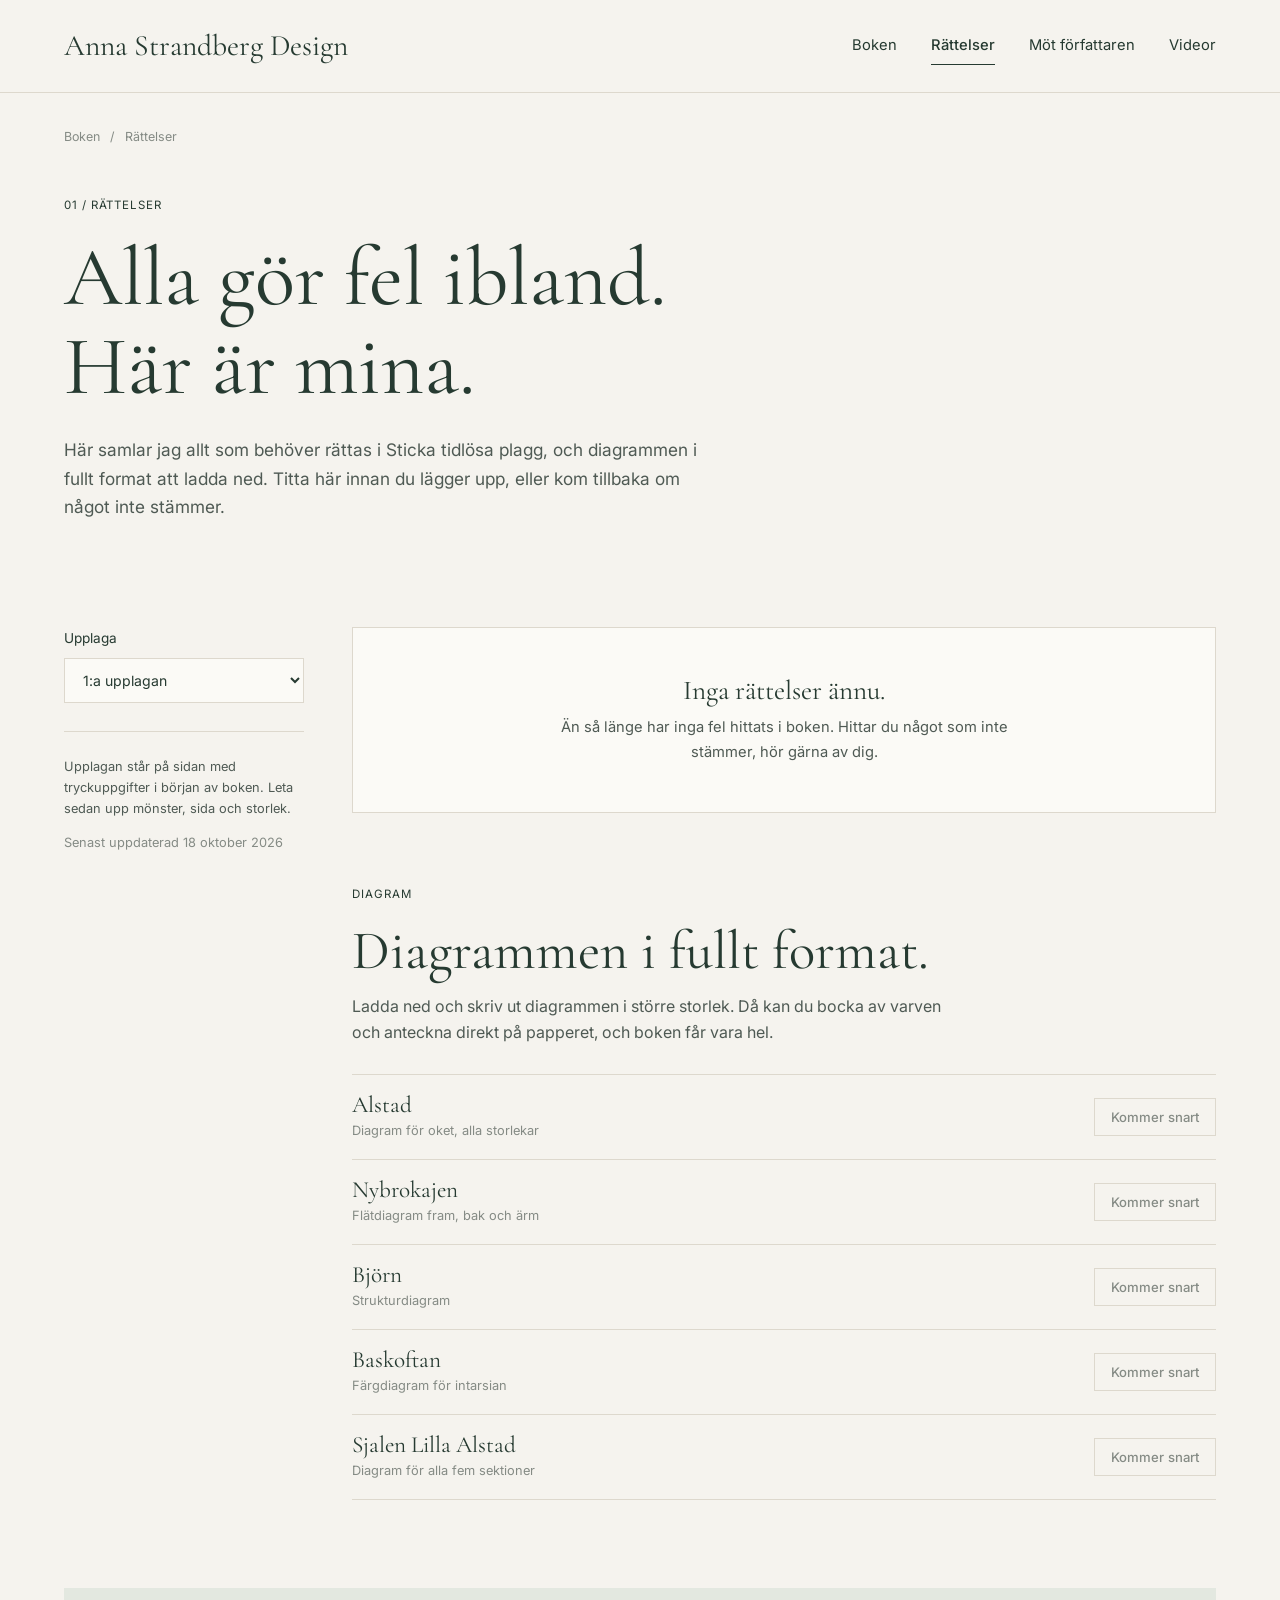
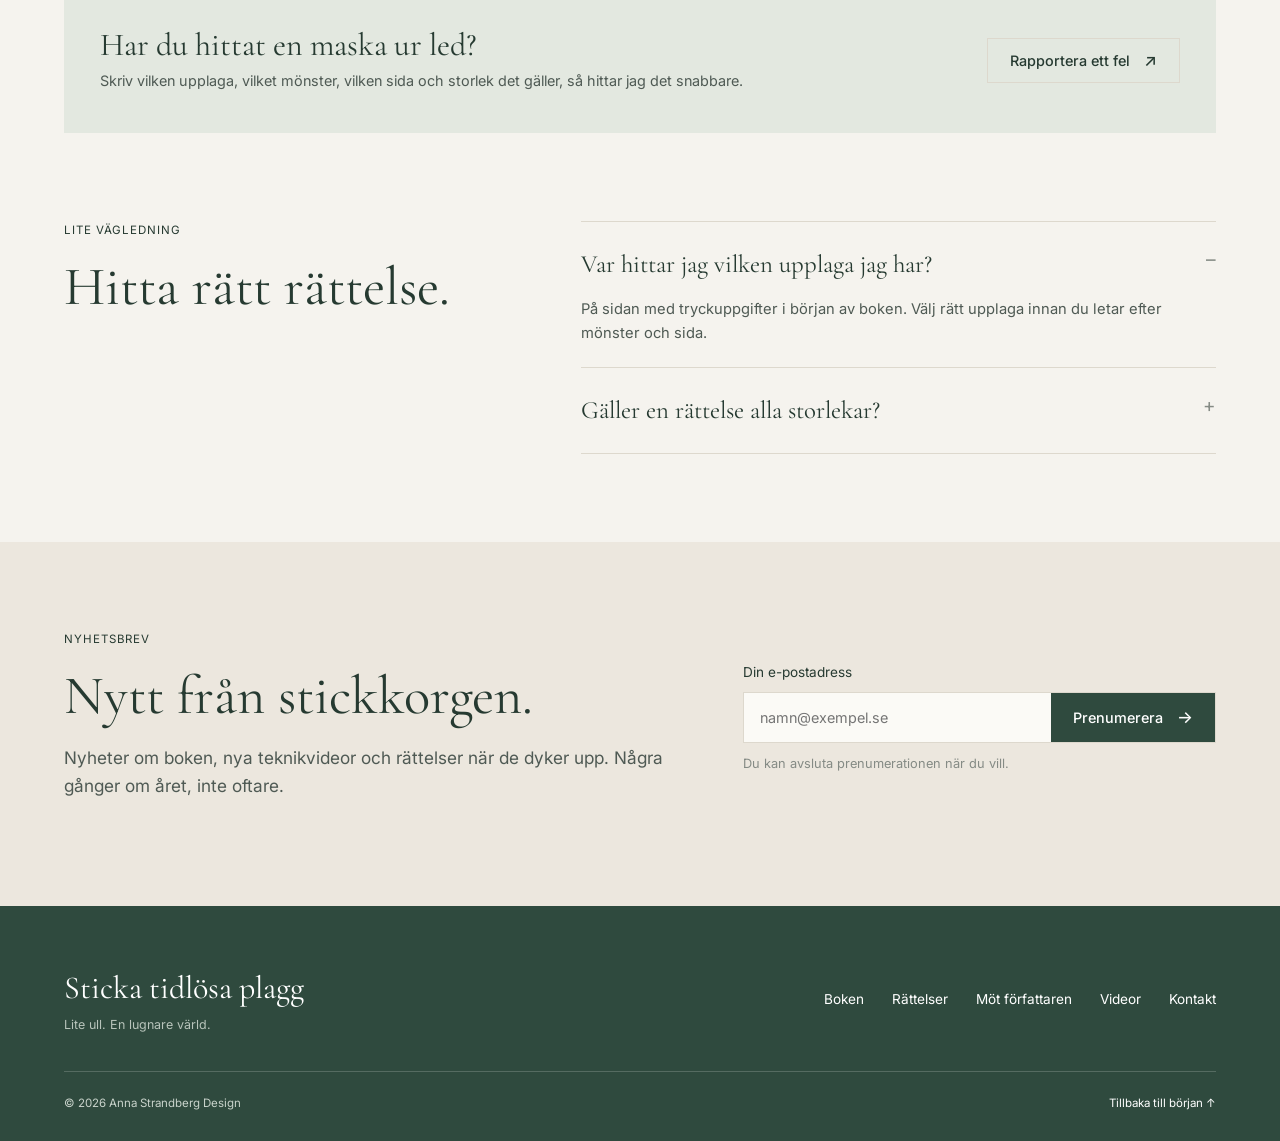
==== rattelser.html @ ff131e2a "Add files via upload" ====
<!doctype html>
<html lang="sv">
<head>
<meta charset="utf-8">
<meta name="viewport" content="width=device-width, initial-scale=1">
<title>Rättelser och diagram | Sticka tidlösa plagg</title>
<meta name="description" content="Rättelser och nedladdningsbara diagram till Sticka tidlösa plagg.">
<link rel="preconnect" href="https://fonts.googleapis.com">
<link rel="preconnect" href="https://fonts.gstatic.com" crossorigin>
<link href="https://fonts.googleapis.com/css2?family=Cormorant+Garamond:ital,wght@0,400;0,500;1,400&family=Inter:wght@400;500;600&display=swap" rel="stylesheet">
<link rel="stylesheet" href="css/style.css">
</head>
<body id="top">
<header class="header">
  <div class="wrap">
    <a class="logo" href="index.html">Anna Strandberg Design</a>
    <button class="menu-btn" aria-expanded="false" aria-controls="nav">Meny</button>
    <nav class="nav" id="nav">
      <a href="index.html">Boken</a>
      <a href="rattelser.html" aria-current="page">Rättelser</a>
      <a href="mot-forfattaren.html">Möt författaren</a>
      <a href="videor.html">Videor</a>
    </nav>
  </div>
</header>
<main>
<div class="wrap">
  <nav class="crumbs" aria-label="Brödsmulor"><a href="index.html">Boken</a><span>/</span>Rättelser</nav>
</div>

<section class="section" style="padding-top:48px">
  <div class="wrap">
    <p class="label">01 / Rättelser</p>
    <h1>Alla gör fel ibland.<br>Här är mina.</h1>
    <p class="lead" style="margin-top:24px">Här samlar jag allt som behöver rättas i Sticka tidlösa plagg, och diagrammen i fullt format att ladda ned. Titta här innan du lägger upp, eller kom tillbaka om något inte stämmer.</p>
  </div>
</section>

<section style="padding-bottom:88px">
  <div class="wrap errata-layout">
    <aside class="side">
      <label for="upplaga">Upplaga</label>
      <select id="upplaga"><option>1:a upplagan</option></select>
      <div class="help" style="margin-top:28px">
        <p>Upplagan står på sidan med tryckuppgifter i början av boken. Leta sedan upp mönster, sida och storlek.</p>
        <p class="small">Senast uppdaterad 18 oktober 2026</p>
      </div>
    </aside>

    <div>
      <!-- RÄTTELSER
           Inga rättelser än. När du behöver lägga till en: ta bort rutan "notice" nedan
           och kopiera in blocket i kommentaren längre ned, ett per rättelse. -->
      <div class="notice">
        <h3>Inga rättelser ännu.</h3>
        <p>Än så länge har inga fel hittats i boken. Hittar du något som inte stämmer, hör gärna av dig.</p>
      </div>
      <!--
      <article class="err">
        <div class="page">s. 42</div>
        <div>
          <span class="type">Maskantal</span>
          <h3>Mönstrets namn</h3>
          <p class="where">Ok · Varv 12 · Storlek M</p>
          <div class="compare">
            <div class="was"><small>Står i boken</small>Sticka till 4 m återstår.</div>
            <div class="is"><small>Ska vara</small>Sticka till 6 m återstår.</div>
          </div>
          <p class="small">Gäller bara storlek M, övriga storlekar stämmer. Rättad 1 november 2026.</p>
        </div>
      </article>
      -->

      <div style="margin-top:72px">
        <p class="label">Diagram</p>
        <h2 style="margin-bottom:12px">Diagrammen i fullt format.</h2>
        <p style="max-width:620px;margin-bottom:28px">Ladda ned och skriv ut diagrammen i större storlek. Då kan du bocka av varven och anteckna direkt på papperet, och boken får vara hel.</p>
        <div class="dl-list">
      <div class="dl">
        <div><h3>Alstad</h3><p class="small">Diagram för oket, alla storlekar</p></div>
        <span class="btn" aria-disabled="true">Kommer snart</span>
      </div>
      <div class="dl">
        <div><h3>Nybrokajen</h3><p class="small">Flätdiagram fram, bak och ärm</p></div>
        <span class="btn" aria-disabled="true">Kommer snart</span>
      </div>
      <div class="dl">
        <div><h3>Björn</h3><p class="small">Strukturdiagram</p></div>
        <span class="btn" aria-disabled="true">Kommer snart</span>
      </div>
      <div class="dl">
        <div><h3>Baskoftan</h3><p class="small">Färgdiagram för intarsian</p></div>
        <span class="btn" aria-disabled="true">Kommer snart</span>
      </div>
      <div class="dl">
        <div><h3>Sjalen Lilla Alstad</h3><p class="small">Diagram för alla fem sektioner</p></div>
        <span class="btn" aria-disabled="true">Kommer snart</span>
      </div>
        </div>
      </div>
    </div>
  </div>
</section>

<div class="wrap">
  <div class="band-sage cta" style="padding:40px 36px">
    <div>
      <h3>Har du hittat en maska ur led?</h3>
      <p>Skriv vilken upplaga, vilket mönster, vilken sida och storlek det gäller, så hittar jag det snabbare.</p>
    </div>
    <a class="btn" href="mailto:strandberg.anna@gmail.com?subject=M%C3%B6jligt%20fel%20i%20Sticka%20tidl%C3%B6sa%20plagg&body=Upplaga%3A%0AM%C3%B6nster%3A%0ASida%3A%0AStorlek%3A%0AVarv%3A%0A%0A">Rapportera ett fel <span class="arrow">↗</span></a>
  </div>
</div>

<section class="section">
  <div class="wrap split">
    <div>
      <p class="label">Lite vägledning</p>
      <h2>Hitta rätt rättelse.</h2>
    </div>
    <div class="faq">
      <details open><summary>Var hittar jag vilken upplaga jag har?</summary><p>På sidan med tryckuppgifter i början av boken. Välj rätt upplaga innan du letar efter mönster och sida.</p></details>
      <details><summary>Gäller en rättelse alla storlekar?</summary><p>Bara om det står så. Varje rättelse anger vilken storlek eller vilket diagram den gäller, så läs det innan du ändrar i ditt stickande.</p></details>
    </div>
  </div>
</section>
</main>
<section class="section band-sand" id="nyhetsbrev">
  <div class="wrap newsletter">
    <div>
      <p class="label">Nyhetsbrev</p>
      <h2>Nytt från stickkorgen.</h2>
      <p class="lead" style="margin-top:18px">Nyheter om boken, nya teknikvideor och rättelser när de dyker upp. Några gånger om året, inte oftare.</p>
    </div>
    <!-- När du har ett nyhetsbrevsverktyg (t.ex. MailerLite) klistrar du in deras adress i action="" -->
    <form action="" method="post">
      <label for="epost">Din e-postadress</label>
      <div class="field">
        <input id="epost" name="email" type="email" placeholder="namn@exempel.se" required>
        <button class="btn btn-dark" type="submit">Prenumerera <span class="arrow">→</span></button>
      </div>
      <p class="small form-msg" style="margin-top:10px">Du kan avsluta prenumerationen när du vill.</p>
    </form>
  </div>
</section>
<footer class="footer">
  <div class="wrap">
    <div class="top">
      <div class="brand">Sticka tidlösa plagg<small>Lite ull. En lugnare värld.</small></div>
      <nav>
      <a href="index.html">Boken</a>
      <a href="rattelser.html">Rättelser</a>
      <a href="mot-forfattaren.html">Möt författaren</a>
      <a href="videor.html">Videor</a>
      <a href="mailto:strandberg.anna@gmail.com">Kontakt</a>
      </nav>
    </div>
    <div class="bottom">
      <span>© <span class="year">2026</span> Anna Strandberg Design</span>
      <a href="#top">Tillbaka till början ↑</a>
    </div>
  </div>
</footer>
<script src="js/main.js"></script>
</body>
</html>
---- css/style.css ----
/* ==========================================================
   Sticka tidlösa plagg – gemensam stil för alla sidor
   Färger och typsnitt ändras här, under :root
   ========================================================== */

:root {
  --bg: #f5f3ee;          /* ljus bakgrund */
  --paper: #fbfaf6;       /* kort och rutor */
  --sand: #ece7de;        /* beige block */
  --sage: #e3e8e0;        /* ljusgrönt block */
  --green: #2f4a3e;       /* mörkgrönt, knappar och sidfot */
  --ink: #263a31;         /* rubriker */
  --text: #4f5a54;        /* brödtext */
  --muted: #858b85;       /* små texter */
  --line: #ddd8cd;        /* linjer */
  --serif: "Cormorant Garamond", Georgia, serif;
  --sans: "Inter", system-ui, -apple-system, "Segoe UI", sans-serif;
  --wrap: 1200px;
}

* { box-sizing: border-box; }
html { scroll-behavior: smooth; }
body {
  margin: 0;
  background: var(--bg);
  color: var(--text);
  font-family: var(--sans);
  font-size: 16px;
  line-height: 1.65;
  -webkit-font-smoothing: antialiased;
}
img { max-width: 100%; display: block; }
a { color: inherit; }
h1, h2, h3 { font-family: var(--serif); font-weight: 400; color: var(--ink); margin: 0; line-height: 1.08; }
h1 { font-size: clamp(3rem, 7vw, 5.2rem); }
h2 { font-size: clamp(2.2rem, 4.5vw, 3.4rem); }
h3 { font-size: 1.7rem; }
p { margin: 0 0 1em; }

.wrap { max-width: var(--wrap); margin: 0 auto; padding: 0 24px; }
.section { padding: 88px 0; }
.label {
  font-size: .72rem; letter-spacing: .08em; text-transform: uppercase;
  color: var(--ink); margin: 0 0 18px;
}
.lead { font-size: 1.08rem; max-width: 640px; }
.small { font-size: .8rem; color: var(--muted); }

/* ---------- Toppfält ---------- */
.topbar { background: var(--sand); text-align: center; font-size: .72rem; padding: 7px 16px; color: var(--text); }
.header { border-bottom: 1px solid var(--line); background: var(--bg); position: sticky; top: 0; z-index: 20; }
.header .wrap { display: flex; align-items: center; justify-content: space-between; height: 92px; gap: 24px; }
.logo { font-family: var(--serif); font-size: 1.85rem; color: var(--ink); text-decoration: none; white-space: nowrap; }
.nav { display: flex; align-items: center; gap: 34px; }
.nav a { text-decoration: none; font-size: .92rem; color: var(--ink); padding: 6px 0; border-bottom: 1px solid transparent; }
.nav a:hover { border-color: var(--line); }
.nav a[aria-current="page"] { border-color: var(--ink); font-weight: 500; }
.menu-btn { display: none; background: none; border: 1px solid var(--line); padding: 8px 12px; font: inherit; color: var(--ink); cursor: pointer; }

/* ---------- Knappar ---------- */
.btn {
  display: inline-flex; align-items: center; gap: 14px;
  padding: 13px 22px; border: 1px solid var(--line); background: transparent;
  color: var(--ink); font: 500 .9rem var(--sans); text-decoration: none; cursor: pointer;
  transition: background .2s, color .2s;
}
.btn:hover { background: var(--paper); }
.btn-dark { background: var(--green); border-color: var(--green); color: #fff; }
.btn-dark:hover { background: #24392f; }
.arrow { font-size: 1.05rem; line-height: 1; }

/* ---------- Brödsmulor ---------- */
.crumbs { font-size: .78rem; color: var(--muted); padding-top: 34px; }
.crumbs a { text-decoration: none; }
.crumbs span { margin: 0 10px; }

/* ---------- Startsidan: hero ---------- */
.hero { padding: 64px 0 40px; }
.hero-grid { display: grid; grid-template-columns: 1fr 1fr; gap: 64px; align-items: center; }
.hero h1 { margin-bottom: 24px; }
.hero .actions { display: flex; gap: 12px; flex-wrap: wrap; margin-top: 28px; }
.hero-img { aspect-ratio: 4 / 3; object-fit: cover; width: 100%; background: var(--sand); }
.hero-foot { display: flex; justify-content: space-between; gap: 16px; margin-top: 40px; font-size: .75rem; letter-spacing: .06em; text-transform: uppercase; color: var(--muted); }

/* ---------- Tre kort ---------- */
.cards3 { background: var(--sand); }
.cards3 .wrap { display: grid; grid-template-columns: repeat(3, 1fr); }
.card3 { padding: 40px 32px; border-left: 1px solid var(--line); text-decoration: none; display: block; }
.card3:first-child { border-left: 0; padding-left: 0; }
.card3 .num { font-size: .72rem; color: var(--muted); display: flex; justify-content: space-between; }
.card3 h3 { font-size: 1.6rem; margin: 18px 0 8px; }
.card3 p { font-size: .88rem; margin-bottom: 14px; }
.card3 .more { font-size: .8rem; color: var(--ink); font-weight: 500; }

/* ---------- Mönstergalleri ---------- */
.head-row { display: flex; justify-content: space-between; align-items: end; gap: 24px; margin-bottom: 36px; }
.grid3 { display: grid; grid-template-columns: repeat(3, 1fr); gap: 48px 28px; }
.item img { aspect-ratio: 1 / 1; object-fit: cover; width: 100%; background: var(--sand); margin-bottom: 16px; }
.item .meta { font-size: .7rem; letter-spacing: .06em; text-transform: uppercase; color: var(--muted); margin-bottom: 4px; }
.item h3 { margin-bottom: 8px; }
.item p { font-size: .88rem; }

/* ---------- Videor ---------- */
.video-thumb { position: relative; aspect-ratio: 16 / 9; background: var(--sand); overflow: hidden; margin-bottom: 16px; cursor: pointer; border: 0; padding: 0; width: 100%; display: block; }
.video-thumb img { width: 100%; height: 100%; object-fit: cover; margin: 0; aspect-ratio: auto; }
.video-thumb .play {
  position: absolute; left: 50%; top: 50%; transform: translate(-50%, -50%);
  width: 58px; height: 58px; border-radius: 50%; background: rgba(255,255,255,.92);
  display: grid; place-items: center; color: var(--ink); font-size: 1.1rem; padding-left: 4px;
}
.video-thumb .time { position: absolute; right: 12px; bottom: 12px; background: var(--green); color: #fff; font-size: .7rem; padding: 3px 7px; }
.video-thumb .soon { position: absolute; left: 12px; top: 12px; background: var(--bg); font-size: .65rem; letter-spacing: .06em; text-transform: uppercase; padding: 4px 8px; }
.video-thumb iframe { position: absolute; inset: 0; width: 100%; height: 100%; border: 0; }

.featured { display: grid; grid-template-columns: 1.65fr 1fr; gap: 48px; align-items: start; }
.featured .video-thumb { margin: 0; }
.chapters { list-style: none; padding: 16px 0 0; margin: 16px 0; border-top: 1px solid var(--line); font-size: .88rem; }
.chapters li { display: flex; gap: 24px; padding: 4px 0; color: var(--ink); }
.chapters li span { color: var(--muted); width: 44px; }

.filters { display: flex; justify-content: space-between; gap: 16px; flex-wrap: wrap; margin-bottom: 32px; }
.chips { display: flex; gap: 10px; flex-wrap: wrap; }
.chip { border: 1px solid var(--line); background: transparent; border-radius: 99px; padding: 9px 16px; font: .82rem var(--sans); color: var(--text); cursor: pointer; }
.chip.active { background: var(--green); border-color: var(--green); color: #fff; }
.search { border: 1px solid var(--line); background: var(--paper); padding: 11px 16px; font: .88rem var(--sans); color: var(--ink); min-width: 260px; }
.search:focus, .newsletter input:focus, select:focus { outline: 2px solid var(--green); outline-offset: 1px; }

/* ---------- Block i färg ---------- */
.band-sage { background: var(--sage); }
.band-sand { background: var(--sand); }
.band-dark { background: var(--green); color: #d9e1da; }
.band-dark h2, .band-dark .label { color: #fff; }
.split { display: grid; grid-template-columns: 1fr 1.4fr; gap: 64px; }
.split.wide { grid-template-columns: 1fr 2.8fr; }
.split-img { display: grid; grid-template-columns: 1fr 1.25fr; }
.split-img .txt { padding: 88px 48px 88px max(24px, calc((100vw - var(--wrap)) / 2 + 24px)); }
.split-img img { width: 100%; height: 100%; object-fit: cover; min-height: 360px; background: #3b5649; }

.cta { display: flex; justify-content: space-between; align-items: center; gap: 24px; padding: 40px 24px; }
.cta h3 { font-size: 2rem; margin-bottom: 6px; }
.cta p { margin: 0; font-size: .9rem; }

.steps3 { display: grid; grid-template-columns: repeat(3, 1fr); gap: 28px; }
.steps3 > div { border-left: 1px solid var(--line); padding: 0 24px; }
.steps3 .num { font-size: .72rem; color: var(--muted); }
.steps3 h3 { margin: 14px 0 10px; }
.steps3 p { font-size: .88rem; }

/* ---------- Frågor ---------- */
.faq details { border-top: 1px solid var(--line); padding: 22px 0; }
.faq details:last-child { border-bottom: 1px solid var(--line); }
.faq summary { font-family: var(--serif); font-size: 1.55rem; color: var(--ink); cursor: pointer; list-style: none; display: flex; justify-content: space-between; gap: 16px; }
.faq summary::after { content: "+"; font-family: var(--sans); font-size: 1.2rem; color: var(--muted); }
.faq details[open] summary::after { content: "–"; }
.faq summary::-webkit-details-marker { display: none; }
.faq details p { margin: 12px 0 0; font-size: .92rem; max-width: 640px; }

/* ---------- Rättelser ---------- */
.errata-layout { display: grid; grid-template-columns: 240px 1fr; gap: 48px; }
.side label { font-size: .85rem; color: var(--ink); display: block; margin-bottom: 8px; }
.side select { width: 100%; padding: 12px 14px; border: 1px solid var(--line); background: var(--paper); font: .88rem var(--sans); color: var(--ink); }
.side .pat-list { list-style: none; padding: 0; margin: 10px 0 24px; }
.side .pat-list button { width: 100%; display: flex; justify-content: space-between; background: none; border: 0; padding: 10px 14px; font: .85rem var(--sans); color: var(--text); cursor: pointer; text-align: left; }
.side .pat-list button.active { background: var(--sage); color: var(--ink); }
.side .help { border-top: 1px solid var(--line); padding-top: 24px; font-size: .8rem; }
.notice { background: var(--paper); border: 1px solid var(--line); padding: 48px 40px; text-align: center; }
.notice h3 { margin-bottom: 10px; }
.notice p { margin: 0 auto; max-width: 460px; font-size: .92rem; }
.err { background: var(--paper); border: 1px solid var(--line); border-top: 0; padding: 28px 24px; display: grid; grid-template-columns: 70px 1fr; gap: 16px; }
.err:first-child { border-top: 1px solid var(--line); }
.err .page { font-size: .82rem; color: var(--muted); }
.err .where { font-size: .82rem; font-weight: 600; color: var(--ink); margin: 6px 0 16px; }
.err .type { float: right; font-size: .75rem; color: var(--ink); }
.compare { display: grid; grid-template-columns: 1fr 1fr; gap: 20px; margin-bottom: 16px; }
.compare div { padding: 18px; font-size: .95rem; }
.compare small { display: block; font-size: .65rem; letter-spacing: .06em; text-transform: uppercase; margin-bottom: 6px; color: var(--muted); }
.compare .was { background: var(--sand); }
.compare .is { background: var(--sage); color: var(--ink); font-weight: 500; }

.dl-list { border-top: 1px solid var(--line); }
.dl { display: grid; grid-template-columns: 1fr auto; gap: 16px; align-items: center; padding: 18px 0; border-bottom: 1px solid var(--line); }
.dl h3 { font-size: 1.45rem; }
.dl .small { margin: 2px 0 0; }
.dl .btn { padding: 10px 16px; font-size: .82rem; }
.dl .btn[aria-disabled="true"] { color: var(--muted); pointer-events: none; }

/* ---------- Om mig ---------- */
.about-hero { display: grid; grid-template-columns: 1fr 1.05fr; gap: 80px; align-items: center; padding: 40px 0 88px; }
.about-hero img { aspect-ratio: 11 / 12; object-fit: cover; width: 100%; background: var(--sand); }
.about-hero .name { font-family: var(--serif); font-size: 1.7rem; color: var(--ink); margin: 26px 0 0; }
.about-hero .sig { font-family: var(--serif); font-style: italic; font-size: 1.8rem; color: var(--ink); margin-top: 24px; }
.story h3 { margin-bottom: 8px; }
.story p { margin-bottom: 30px; }

/* ---------- Nyhetsbrev ---------- */
.newsletter { display: grid; grid-template-columns: 1.3fr 1fr; gap: 64px; align-items: center; }
.newsletter form label { display: block; font-size: .85rem; color: var(--ink); margin-bottom: 8px; }
.newsletter .field { display: flex; border: 1px solid var(--line); background: var(--paper); }
.newsletter input { flex: 1; border: 0; background: transparent; padding: 16px; font: .9rem var(--sans); min-width: 0; }
.newsletter button { border: 0; }

/* ---------- Sidfot ---------- */
.footer { background: var(--green); color: #c9d3cb; padding: 56px 0 28px; }
.footer .top { display: flex; justify-content: space-between; align-items: center; gap: 24px; flex-wrap: wrap; padding-bottom: 36px; border-bottom: 1px solid rgba(255,255,255,.18); }
.footer .brand { font-family: var(--serif); font-size: 2rem; color: #fff; }
.footer .brand small { display: block; font-family: var(--sans); font-size: .78rem; color: #b8c4bb; }
.footer nav { display: flex; gap: 28px; flex-wrap: wrap; font-size: .85rem; }
.footer a { text-decoration: none; color: #fff; }
.footer .bottom { display: flex; justify-content: space-between; gap: 16px; flex-wrap: wrap; padding-top: 22px; font-size: .72rem; }

/* ---------- Mobil ---------- */
@media (max-width: 900px) {
  .section { padding: 64px 0; }
  .header .wrap { height: 72px; }
  .logo { font-size: 1.4rem; }
  .menu-btn { display: block; }
  .nav { display: none; position: absolute; top: 72px; left: 0; right: 0; background: var(--bg); flex-direction: column; align-items: stretch; gap: 0; border-bottom: 1px solid var(--line); padding: 8px 24px 20px; }
  .nav.open { display: flex; }
  .nav a { padding: 12px 0; border-bottom: 1px solid var(--line); }
  .nav a[aria-current="page"] { border-color: var(--line); }
  .hero-grid, .featured, .split, .split.wide, .newsletter, .errata-layout, .about-hero, .split-img { grid-template-columns: 1fr; gap: 36px; }
  .split-img .txt { padding: 64px 24px; }
  .cards3 .wrap, .steps3 { grid-template-columns: 1fr; }
  .card3, .card3:first-child { border-left: 0; border-top: 1px solid var(--line); padding: 28px 0; }
  .card3:first-child { border-top: 0; }
  .steps3 > div { border-left: 0; border-top: 1px solid var(--line); padding: 20px 0 0; }
  .grid3 { grid-template-columns: 1fr 1fr; gap: 32px 16px; }
  .head-row, .cta { flex-direction: column; align-items: flex-start; }
  .search { min-width: 0; width: 100%; }
  .compare { grid-template-columns: 1fr; }
  .err { grid-template-columns: 1fr; }
  .about-hero { padding-bottom: 56px; }
}
@media (max-width: 560px) {
  .grid3 { grid-template-columns: 1fr; }
  .hero-foot { flex-direction: column; }
  .newsletter .field { flex-direction: column; }
}
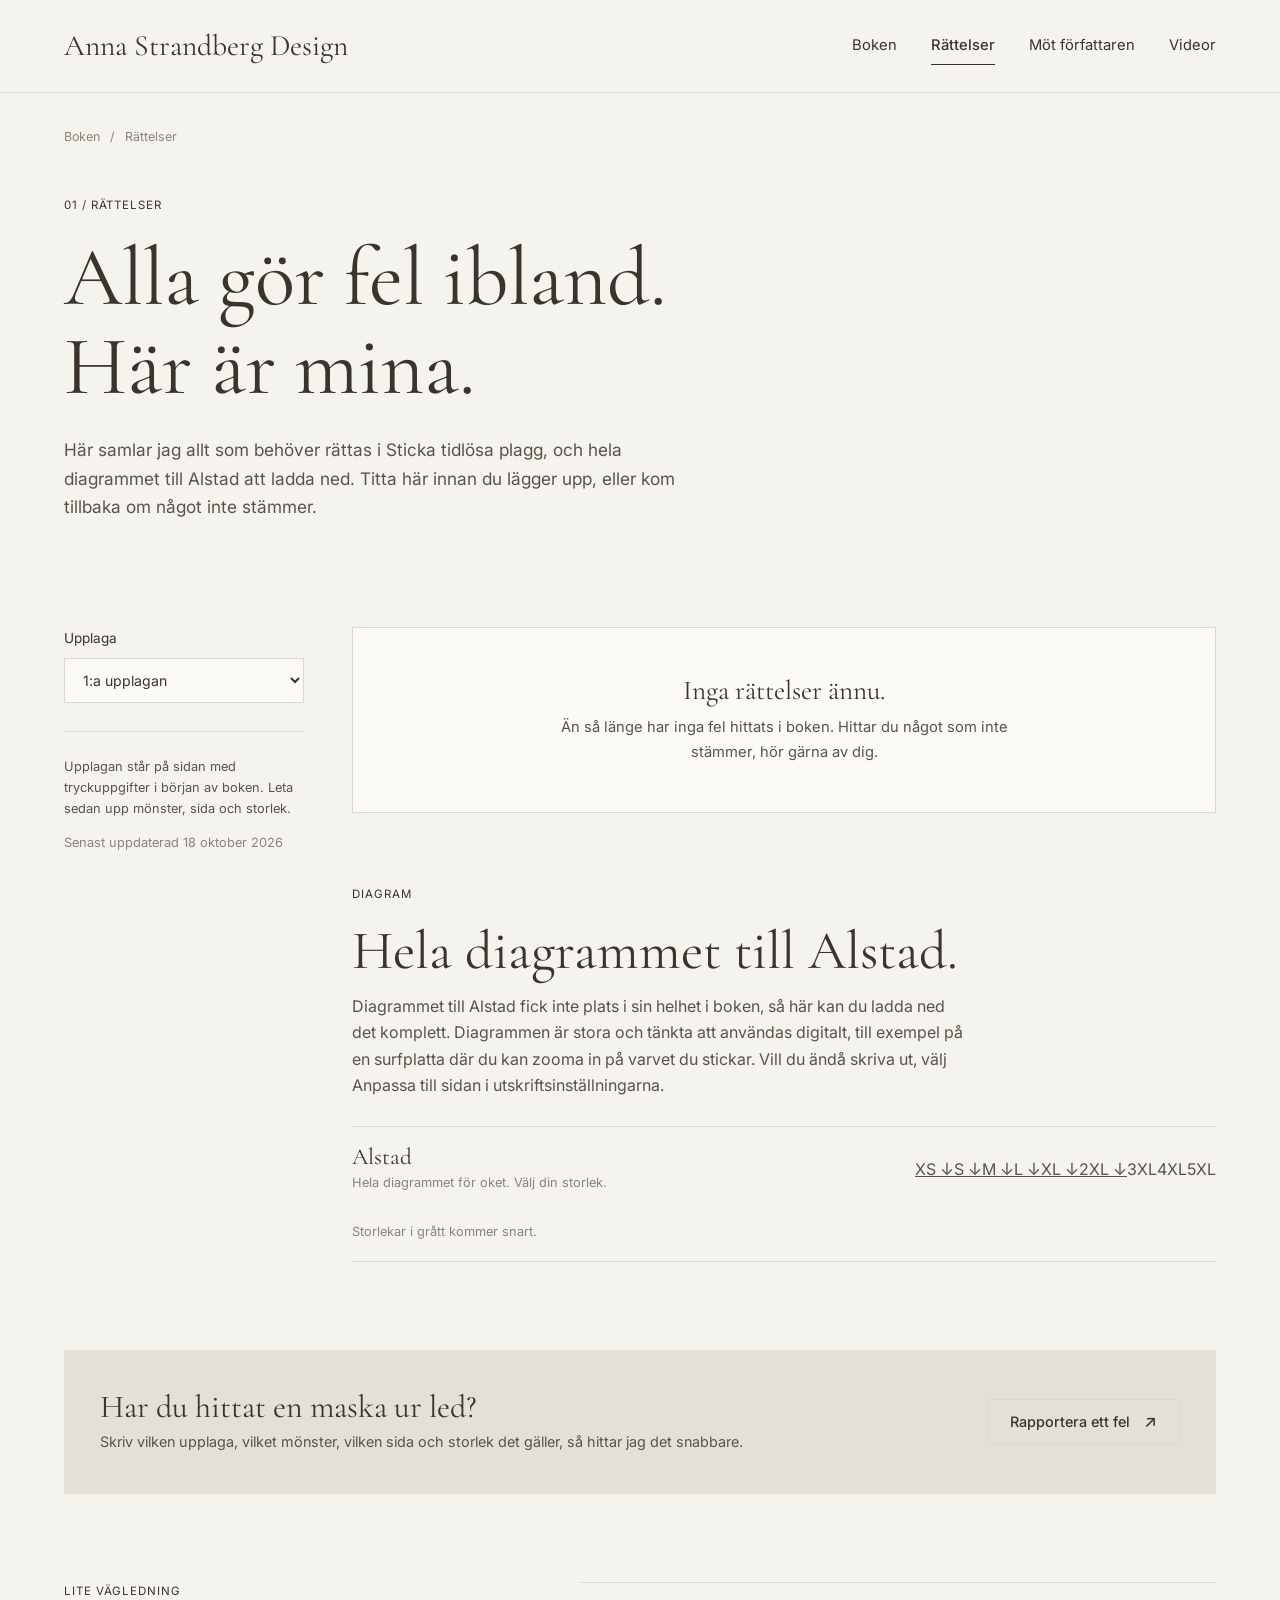
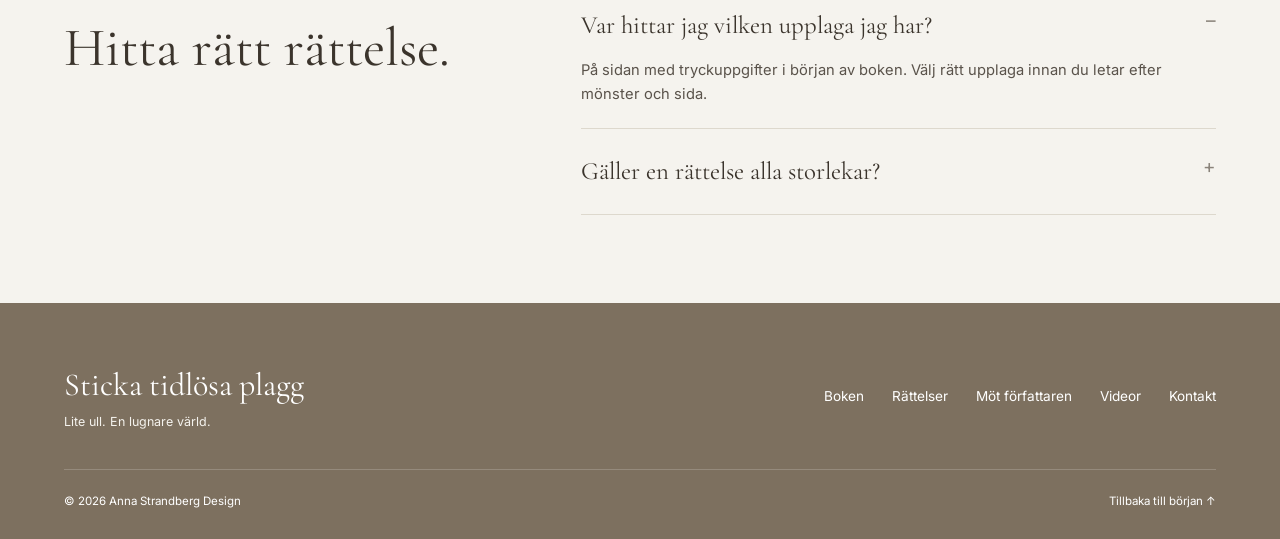
==== commit 25eaffbc: "Add files via upload" ====
--- a/rattelser.html
+++ b/rattelser.html
@@ -32,7 +32,7 @@
   <div class="wrap">
     <p class="label">01 / Rättelser</p>
     <h1>Alla gör fel ibland.<br>Här är mina.</h1>
-    <p class="lead" style="margin-top:24px">Här samlar jag allt som behöver rättas i Sticka tidlösa plagg, och diagrammen i fullt format att ladda ned. Titta här innan du lägger upp, eller kom tillbaka om något inte stämmer.</p>
+    <p class="lead" style="margin-top:24px">Här samlar jag allt som behöver rättas i Sticka tidlösa plagg, och hela diagrammet till Alstad att ladda ned. Titta här innan du lägger upp, eller kom tillbaka om något inte stämmer.</p>
   </div>
 </section>
 
@@ -73,28 +73,13 @@
 
       <div style="margin-top:72px">
         <p class="label">Diagram</p>
-        <h2 style="margin-bottom:12px">Diagrammen i fullt format.</h2>
-        <p style="max-width:620px;margin-bottom:28px">Ladda ned och skriv ut diagrammen i större storlek. Då kan du bocka av varven och anteckna direkt på papperet, och boken får vara hel.</p>
+        <h2 style="margin-bottom:12px">Hela diagrammet till Alstad.</h2>
+        <p style="max-width:620px;margin-bottom:28px">Diagrammet till Alstad fick inte plats i sin helhet i boken, så här kan du ladda ned det komplett. Diagrammen är stora och tänkta att användas digitalt, till exempel på en surfplatta där du kan zooma in på varvet du stickar. Vill du ändå skriva ut, välj Anpassa till sidan i utskriftsinställningarna.</p>
         <div class="dl-list">
       <div class="dl">
-        <div><h3>Alstad</h3><p class="small">Diagram för oket, alla storlekar</p></div>
-        <span class="btn" aria-disabled="true">Kommer snart</span>
-      </div>
-      <div class="dl">
-        <div><h3>Nybrokajen</h3><p class="small">Flätdiagram fram, bak och ärm</p></div>
-        <span class="btn" aria-disabled="true">Kommer snart</span>
-      </div>
-      <div class="dl">
-        <div><h3>Björn</h3><p class="small">Strukturdiagram</p></div>
-        <span class="btn" aria-disabled="true">Kommer snart</span>
-      </div>
-      <div class="dl">
-        <div><h3>Baskoftan</h3><p class="small">Färgdiagram för intarsian</p></div>
-        <span class="btn" aria-disabled="true">Kommer snart</span>
-      </div>
-      <div class="dl">
-        <div><h3>Sjalen Lilla Alstad</h3><p class="small">Diagram för alla fem sektioner</p></div>
-        <span class="btn" aria-disabled="true">Kommer snart</span>
+        <div><h3>Alstad</h3><p class="small">Hela diagrammet för oket. Välj din storlek.</p></div>
+        <div class="sizes"><a class="size" href="diagram/alstad-diagram-xs.pdf" download>XS <span class="arrow">↓</span></a><a class="size" href="diagram/alstad-diagram-s.pdf" download>S <span class="arrow">↓</span></a><a class="size" href="diagram/alstad-diagram-m.pdf" download>M <span class="arrow">↓</span></a><a class="size" href="diagram/alstad-diagram-l.pdf" download>L <span class="arrow">↓</span></a><a class="size" href="diagram/alstad-diagram-xl.pdf" download>XL <span class="arrow">↓</span></a><a class="size" href="diagram/alstad-diagram-2xl.pdf" download>2XL <span class="arrow">↓</span></a><span class="size" aria-disabled="true" title="Kommer snart">3XL</span><span class="size" aria-disabled="true" title="Kommer snart">4XL</span><span class="size" aria-disabled="true" title="Kommer snart">5XL</span></div>
+        <p class="small" style="margin-top:12px">Storlekar i grått kommer snart.</p>
       </div>
         </div>
       </div>
@@ -125,24 +110,6 @@
   </div>
 </section>
 </main>
-<section class="section band-sand" id="nyhetsbrev">
-  <div class="wrap newsletter">
-    <div>
-      <p class="label">Nyhetsbrev</p>
-      <h2>Nytt från stickkorgen.</h2>
-      <p class="lead" style="margin-top:18px">Nyheter om boken, nya teknikvideor och rättelser när de dyker upp. Några gånger om året, inte oftare.</p>
-    </div>
-    <!-- När du har ett nyhetsbrevsverktyg (t.ex. MailerLite) klistrar du in deras adress i action="" -->
-    <form action="" method="post">
-      <label for="epost">Din e-postadress</label>
-      <div class="field">
-        <input id="epost" name="email" type="email" placeholder="namn@exempel.se" required>
-        <button class="btn btn-dark" type="submit">Prenumerera <span class="arrow">→</span></button>
-      </div>
-      <p class="small form-msg" style="margin-top:10px">Du kan avsluta prenumerationen när du vill.</p>
-    </form>
-  </div>
-</section>
 <footer class="footer">
   <div class="wrap">
     <div class="top">
--- a/css/style.css
+++ b/css/style.css
@@ -7,11 +7,12 @@
   --bg: #f5f3ee;          /* ljus bakgrund */
   --paper: #fbfaf6;       /* kort och rutor */
   --sand: #ece7de;        /* beige block */
-  --sage: #e3e8e0;        /* ljusgrönt block */
-  --green: #2f4a3e;       /* mörkgrönt, knappar och sidfot */
-  --ink: #263a31;         /* rubriker */
-  --text: #4f5a54;        /* brödtext */
-  --muted: #858b85;       /* små texter */
+  --sage: #e4e0d8;        /* ljusgrått block */
+  --green: #9e9181;       /* gråbrun, stora mörka blocket */
+  --dark: #7d705f;        /* mörkare gråbrun, knappar och sidfot */
+  --ink: #3b342c;         /* rubriker */
+  --text: #5a534b;        /* brödtext */
+  --muted: #8a837a;       /* små texter */
   --line: #ddd8cd;        /* linjer */
   --serif: "Cormorant Garamond", Georgia, serif;
   --sans: "Inter", system-ui, -apple-system, "Segoe UI", sans-serif;
@@ -65,8 +66,8 @@
   transition: background .2s, color .2s;
 }
 .btn:hover { background: var(--paper); }
-.btn-dark { background: var(--green); border-color: var(--green); color: #fff; }
-.btn-dark:hover { background: #24392f; }
+.btn-dark { background: var(--dark); border-color: var(--dark); color: #fff; }
+.btn-dark:hover { background: #6b5f50; }
 .arrow { font-size: 1.05rem; line-height: 1; }
 
 /* ---------- Brödsmulor ---------- */
@@ -108,9 +109,15 @@
   width: 58px; height: 58px; border-radius: 50%; background: rgba(255,255,255,.92);
   display: grid; place-items: center; color: var(--ink); font-size: 1.1rem; padding-left: 4px;
 }
-.video-thumb .time { position: absolute; right: 12px; bottom: 12px; background: var(--green); color: #fff; font-size: .7rem; padding: 3px 7px; }
+.video-thumb .time { position: absolute; right: 12px; bottom: 12px; background: var(--dark); color: #fff; font-size: .7rem; padding: 3px 7px; }
 .video-thumb .soon { position: absolute; left: 12px; top: 12px; background: var(--bg); font-size: .65rem; letter-spacing: .06em; text-transform: uppercase; padding: 4px 8px; }
 .video-thumb iframe { position: absolute; inset: 0; width: 100%; height: 100%; border: 0; }
+
+/* Videor i stående format (YouTube Shorts) */
+.grid4 { display: grid; grid-template-columns: repeat(4, 1fr); gap: 40px 24px; }
+.grid4 .video-thumb { aspect-ratio: 9 / 16; }
+.featured.vertical { grid-template-columns: minmax(0, 340px) 1fr; align-items: center; }
+.featured.vertical .video-thumb { aspect-ratio: 9 / 16; }
 
 .featured { display: grid; grid-template-columns: 1.65fr 1fr; gap: 48px; align-items: start; }
 .featured .video-thumb { margin: 0; }
@@ -121,20 +128,20 @@
 .filters { display: flex; justify-content: space-between; gap: 16px; flex-wrap: wrap; margin-bottom: 32px; }
 .chips { display: flex; gap: 10px; flex-wrap: wrap; }
 .chip { border: 1px solid var(--line); background: transparent; border-radius: 99px; padding: 9px 16px; font: .82rem var(--sans); color: var(--text); cursor: pointer; }
-.chip.active { background: var(--green); border-color: var(--green); color: #fff; }
+.chip.active { background: var(--dark); border-color: var(--dark); color: #fff; }
 .search { border: 1px solid var(--line); background: var(--paper); padding: 11px 16px; font: .88rem var(--sans); color: var(--ink); min-width: 260px; }
-.search:focus, .newsletter input:focus, select:focus { outline: 2px solid var(--green); outline-offset: 1px; }
+.search:focus, .newsletter input:focus, select:focus { outline: 2px solid var(--dark); outline-offset: 1px; }
 
 /* ---------- Block i färg ---------- */
 .band-sage { background: var(--sage); }
 .band-sand { background: var(--sand); }
-.band-dark { background: var(--green); color: #d9e1da; }
+.band-dark { background: var(--green); color: #fff; }
 .band-dark h2, .band-dark .label { color: #fff; }
 .split { display: grid; grid-template-columns: 1fr 1.4fr; gap: 64px; }
 .split.wide { grid-template-columns: 1fr 2.8fr; }
 .split-img { display: grid; grid-template-columns: 1fr 1.25fr; }
 .split-img .txt { padding: 88px 48px 88px max(24px, calc((100vw - var(--wrap)) / 2 + 24px)); }
-.split-img img { width: 100%; height: 100%; object-fit: cover; min-height: 360px; background: #3b5649; }
+.split-img img { width: 100%; height: 100%; object-fit: cover; min-height: 360px; background: #8a7d6d; }
 
 .cta { display: flex; justify-content: space-between; align-items: center; gap: 24px; padding: 40px 24px; }
 .cta h3 { font-size: 2rem; margin-bottom: 6px; }
@@ -200,10 +207,10 @@
 .newsletter button { border: 0; }
 
 /* ---------- Sidfot ---------- */
-.footer { background: var(--green); color: #c9d3cb; padding: 56px 0 28px; }
+.footer { background: var(--dark); color: #fff; padding: 56px 0 28px; }
 .footer .top { display: flex; justify-content: space-between; align-items: center; gap: 24px; flex-wrap: wrap; padding-bottom: 36px; border-bottom: 1px solid rgba(255,255,255,.18); }
 .footer .brand { font-family: var(--serif); font-size: 2rem; color: #fff; }
-.footer .brand small { display: block; font-family: var(--sans); font-size: .78rem; color: #b8c4bb; }
+.footer .brand small { display: block; font-family: var(--sans); font-size: .78rem; color: #f5f3ee; }
 .footer nav { display: flex; gap: 28px; flex-wrap: wrap; font-size: .85rem; }
 .footer a { text-decoration: none; color: #fff; }
 .footer .bottom { display: flex; justify-content: space-between; gap: 16px; flex-wrap: wrap; padding-top: 22px; font-size: .72rem; }
@@ -224,7 +231,9 @@
   .card3, .card3:first-child { border-left: 0; border-top: 1px solid var(--line); padding: 28px 0; }
   .card3:first-child { border-top: 0; }
   .steps3 > div { border-left: 0; border-top: 1px solid var(--line); padding: 20px 0 0; }
-  .grid3 { grid-template-columns: 1fr 1fr; gap: 32px 16px; }
+  .grid3, .grid4 { grid-template-columns: 1fr 1fr; gap: 32px 16px; }
+  .featured.vertical { grid-template-columns: 1fr; }
+  .featured.vertical .video-thumb { max-width: 340px; }
   .head-row, .cta { flex-direction: column; align-items: flex-start; }
   .search { min-width: 0; width: 100%; }
   .compare { grid-template-columns: 1fr; }
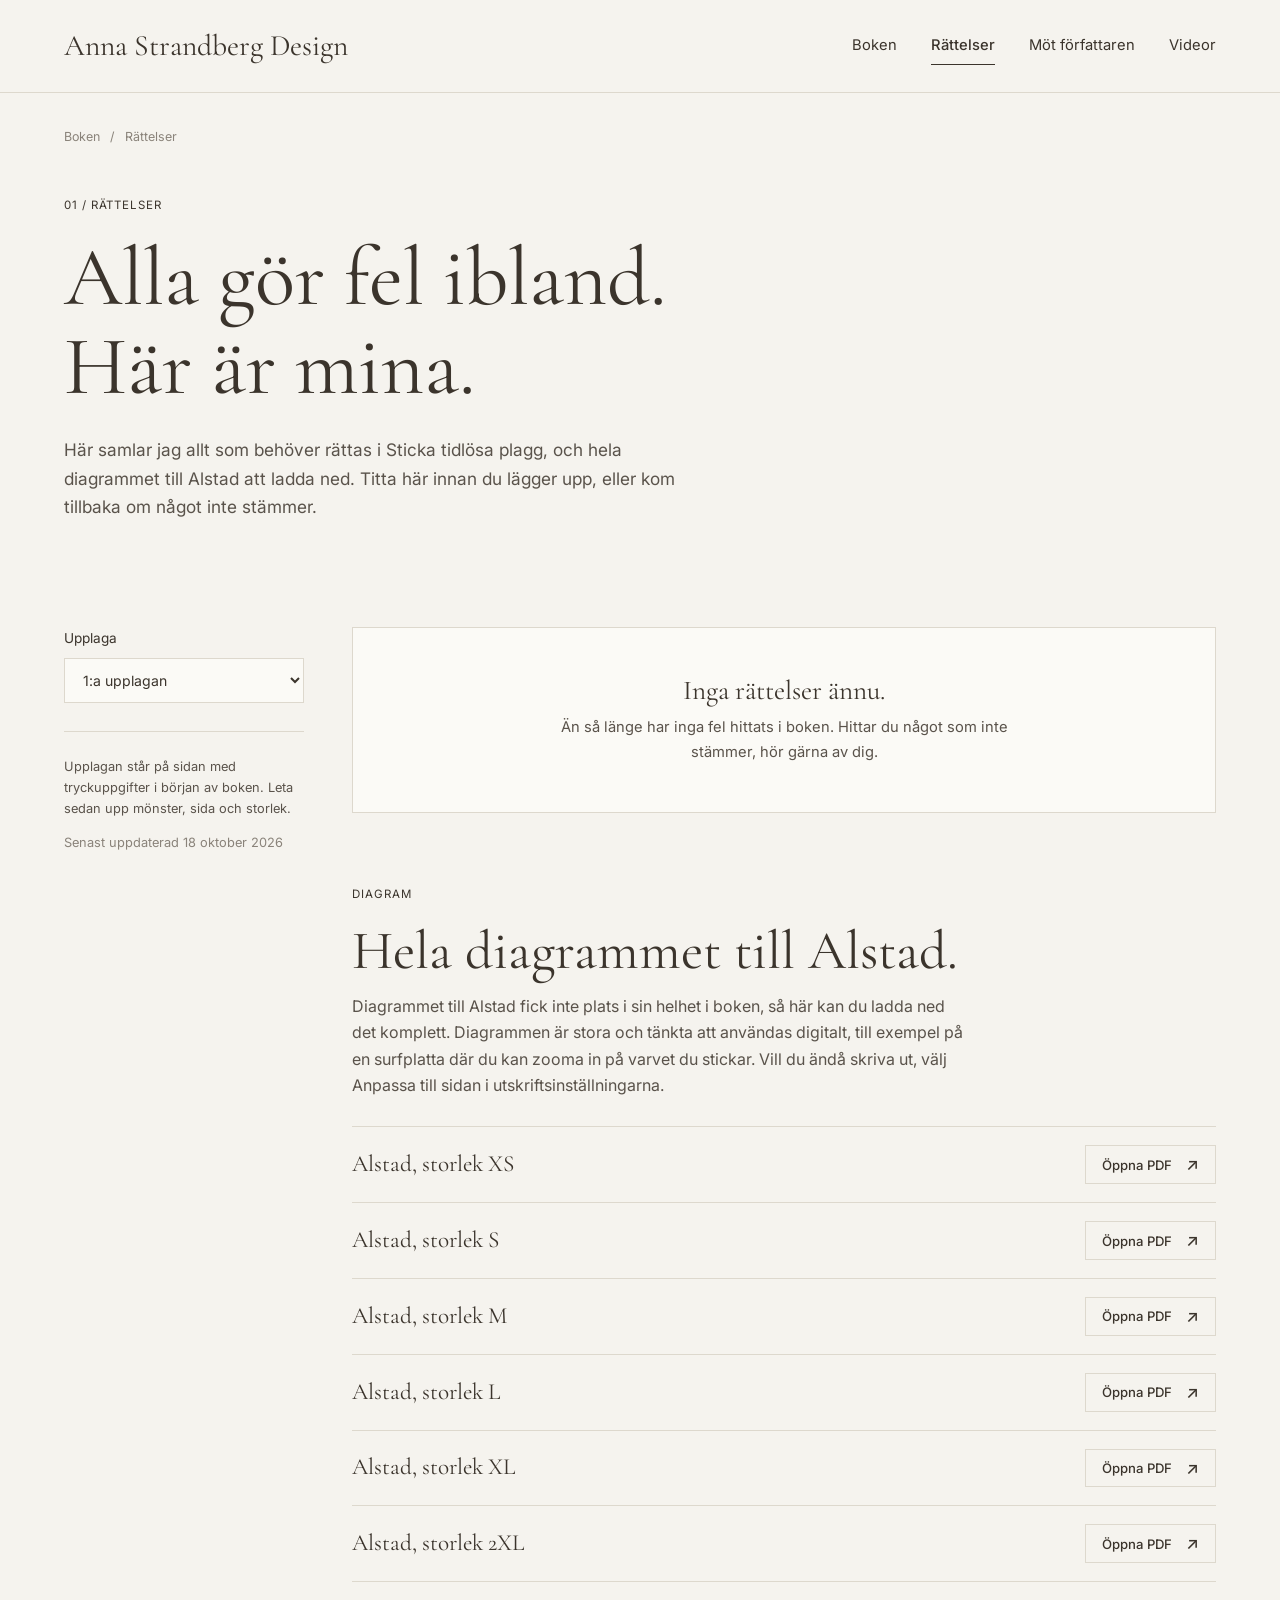
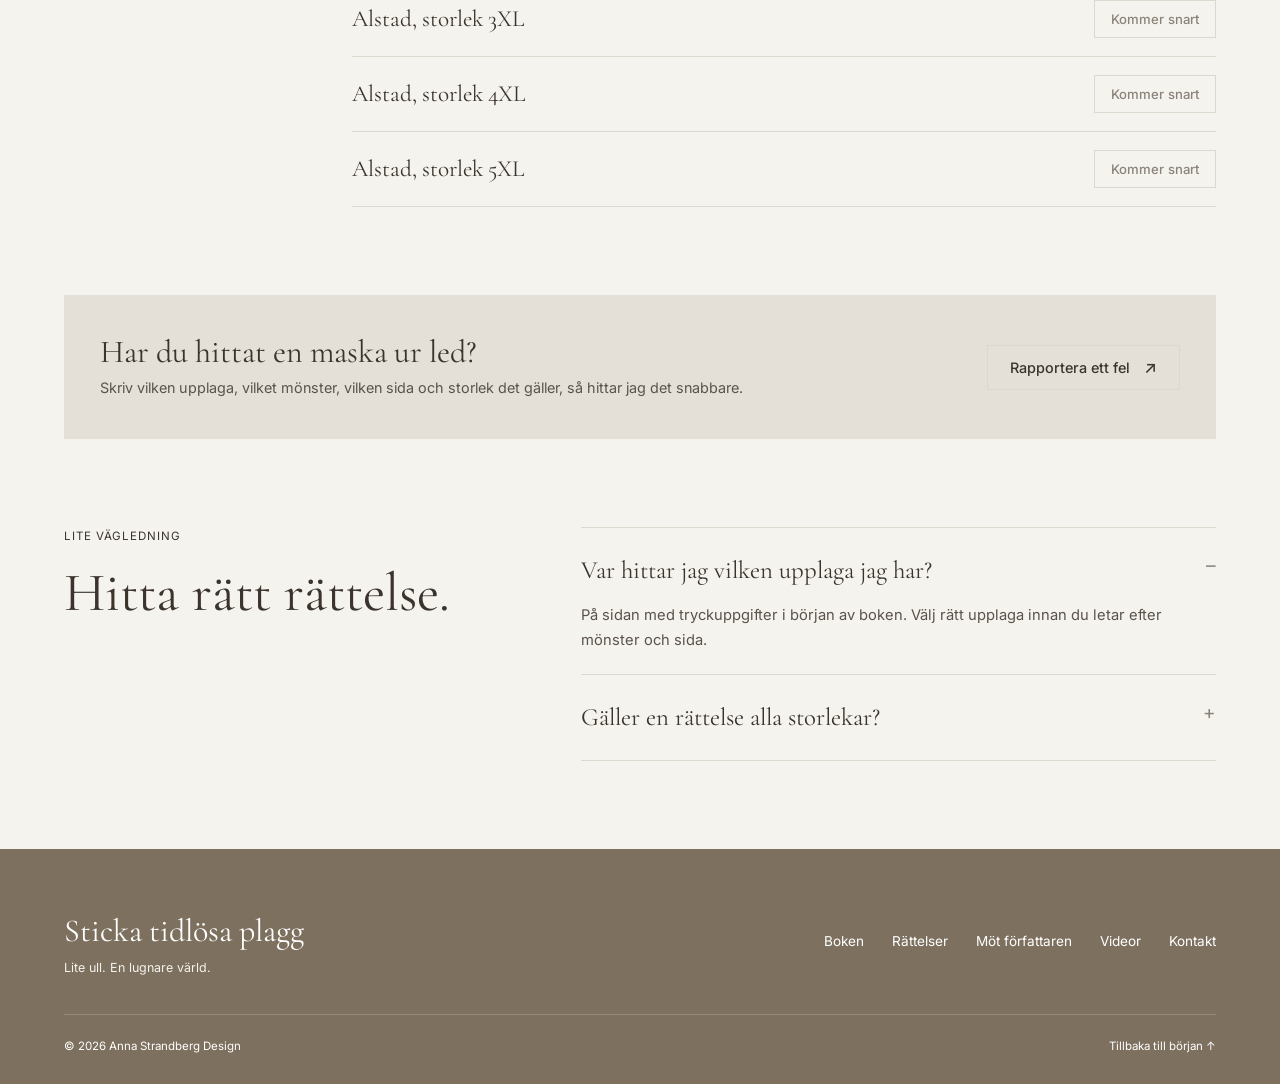
==== commit ed4e921a: "Add files via upload" ====
--- a/rattelser.html
+++ b/rattelser.html
@@ -77,9 +77,40 @@
         <p style="max-width:620px;margin-bottom:28px">Diagrammet till Alstad fick inte plats i sin helhet i boken, så här kan du ladda ned det komplett. Diagrammen är stora och tänkta att användas digitalt, till exempel på en surfplatta där du kan zooma in på varvet du stickar. Vill du ändå skriva ut, välj Anpassa till sidan i utskriftsinställningarna.</p>
         <div class="dl-list">
       <div class="dl">
-        <div><h3>Alstad</h3><p class="small">Hela diagrammet för oket. Välj din storlek.</p></div>
-        <div class="sizes"><a class="size" href="diagram/alstad-diagram-xs.pdf" download>XS <span class="arrow">↓</span></a><a class="size" href="diagram/alstad-diagram-s.pdf" download>S <span class="arrow">↓</span></a><a class="size" href="diagram/alstad-diagram-m.pdf" download>M <span class="arrow">↓</span></a><a class="size" href="diagram/alstad-diagram-l.pdf" download>L <span class="arrow">↓</span></a><a class="size" href="diagram/alstad-diagram-xl.pdf" download>XL <span class="arrow">↓</span></a><a class="size" href="diagram/alstad-diagram-2xl.pdf" download>2XL <span class="arrow">↓</span></a><span class="size" aria-disabled="true" title="Kommer snart">3XL</span><span class="size" aria-disabled="true" title="Kommer snart">4XL</span><span class="size" aria-disabled="true" title="Kommer snart">5XL</span></div>
-        <p class="small" style="margin-top:12px">Storlekar i grått kommer snart.</p>
+        <div><h3>Alstad, storlek XS</h3></div>
+        <a class="btn" href="diagram/alstad-diagram-xs.pdf" target="_blank" rel="noopener">Öppna PDF <span class="arrow">↗</span></a>
+      </div>
+      <div class="dl">
+        <div><h3>Alstad, storlek S</h3></div>
+        <a class="btn" href="diagram/alstad-diagram-s.pdf" target="_blank" rel="noopener">Öppna PDF <span class="arrow">↗</span></a>
+      </div>
+      <div class="dl">
+        <div><h3>Alstad, storlek M</h3></div>
+        <a class="btn" href="diagram/alstad-diagram-m.pdf" target="_blank" rel="noopener">Öppna PDF <span class="arrow">↗</span></a>
+      </div>
+      <div class="dl">
+        <div><h3>Alstad, storlek L</h3></div>
+        <a class="btn" href="diagram/alstad-diagram-l.pdf" target="_blank" rel="noopener">Öppna PDF <span class="arrow">↗</span></a>
+      </div>
+      <div class="dl">
+        <div><h3>Alstad, storlek XL</h3></div>
+        <a class="btn" href="diagram/alstad-diagram-xl.pdf" target="_blank" rel="noopener">Öppna PDF <span class="arrow">↗</span></a>
+      </div>
+      <div class="dl">
+        <div><h3>Alstad, storlek 2XL</h3></div>
+        <a class="btn" href="diagram/alstad-diagram-2xl.pdf" target="_blank" rel="noopener">Öppna PDF <span class="arrow">↗</span></a>
+      </div>
+      <div class="dl">
+        <div><h3>Alstad, storlek 3XL</h3></div>
+        <span class="btn" aria-disabled="true">Kommer snart</span>
+      </div>
+      <div class="dl">
+        <div><h3>Alstad, storlek 4XL</h3></div>
+        <span class="btn" aria-disabled="true">Kommer snart</span>
+      </div>
+      <div class="dl">
+        <div><h3>Alstad, storlek 5XL</h3></div>
+        <span class="btn" aria-disabled="true">Kommer snart</span>
       </div>
         </div>
       </div>
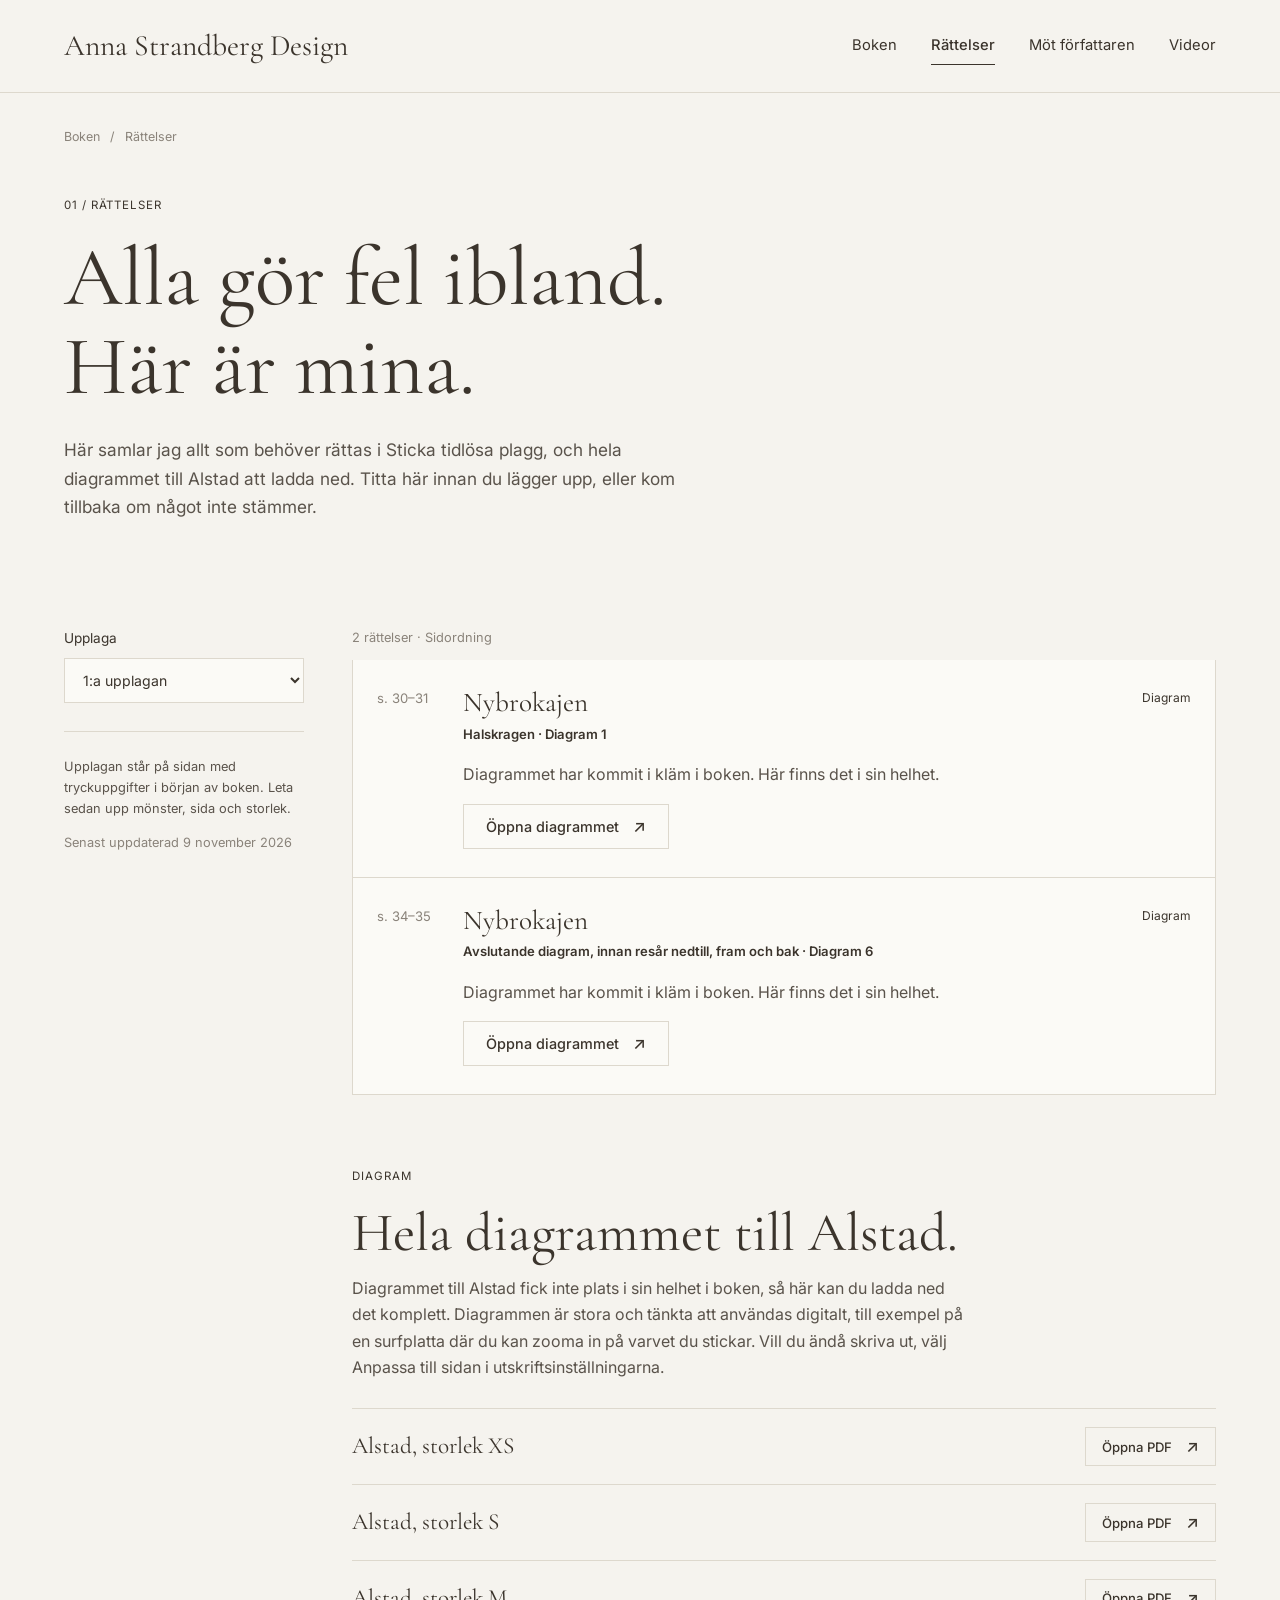
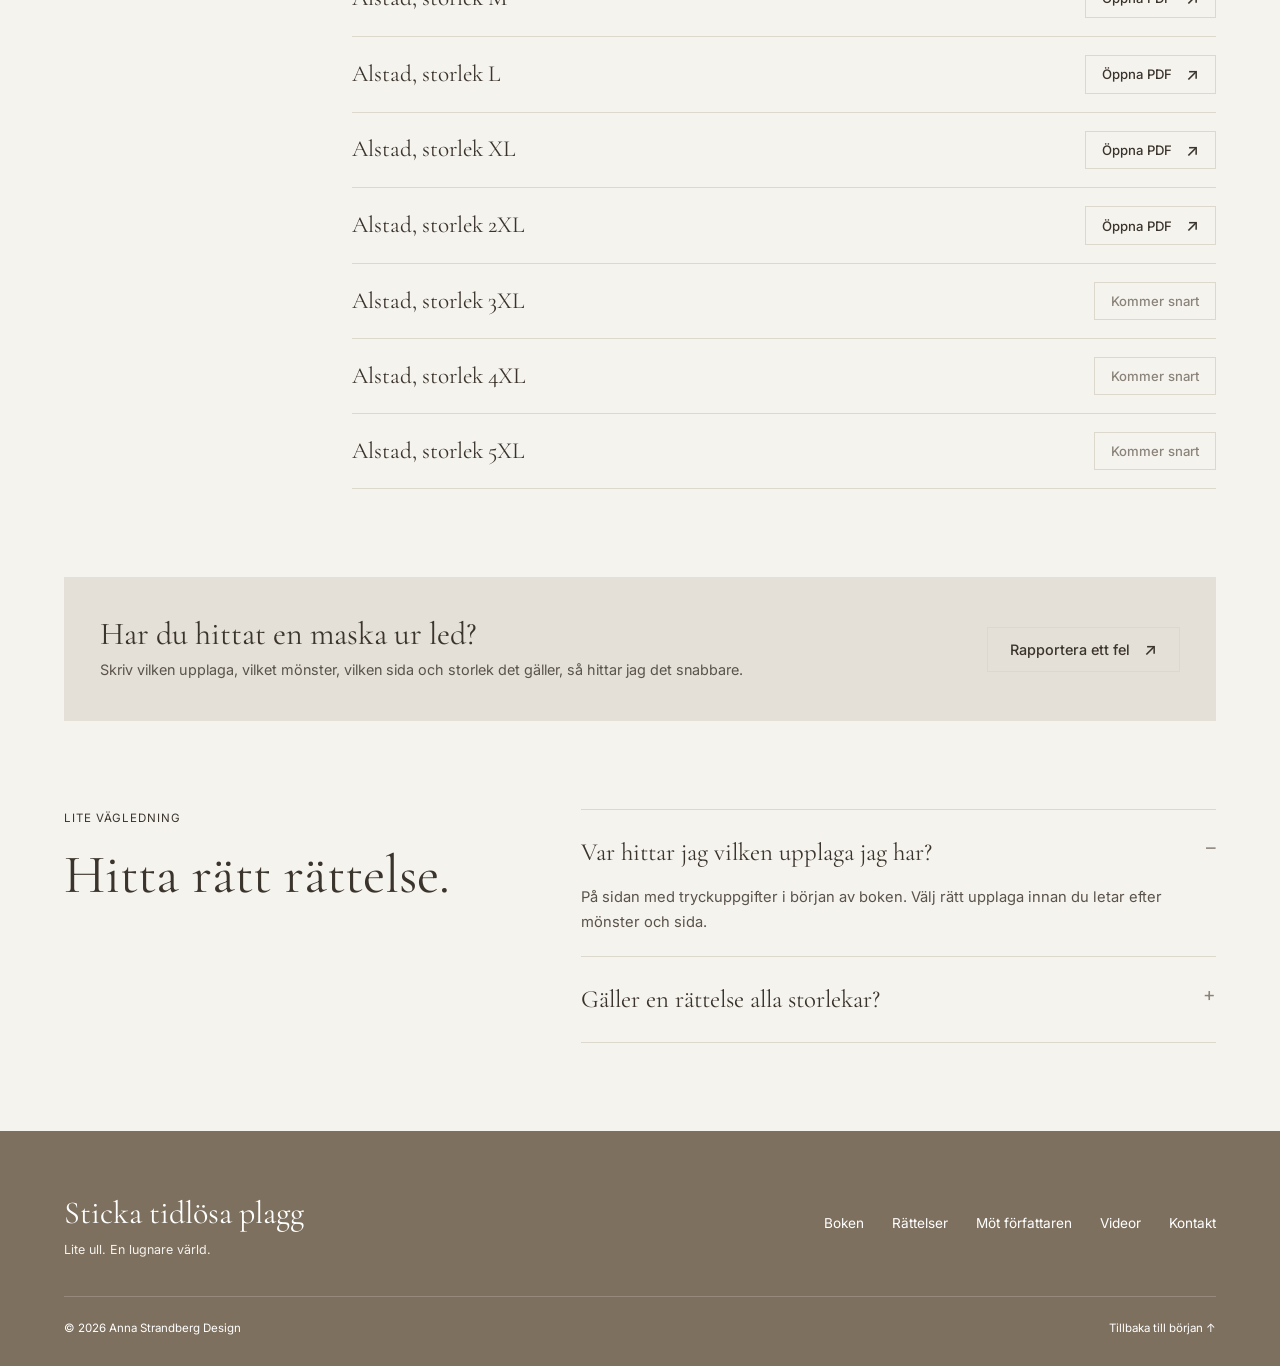
==== commit 69b1269d: "Add files via upload" ====
--- a/rattelser.html
+++ b/rattelser.html
@@ -43,33 +43,32 @@
       <select id="upplaga"><option>1:a upplagan</option></select>
       <div class="help" style="margin-top:28px">
         <p>Upplagan står på sidan med tryckuppgifter i början av boken. Leta sedan upp mönster, sida och storlek.</p>
-        <p class="small">Senast uppdaterad 18 oktober 2026</p>
+        <p class="small">Senast uppdaterad 9 november 2026</p>
       </div>
     </aside>
 
     <div>
-      <!-- RÄTTELSER
-           Inga rättelser än. När du behöver lägga till en: ta bort rutan "notice" nedan
-           och kopiera in blocket i kommentaren längre ned, ett per rättelse. -->
-      <div class="notice">
-        <h3>Inga rättelser ännu.</h3>
-        <p>Än så länge har inga fel hittats i boken. Hittar du något som inte stämmer, hör gärna av dig.</p>
-      </div>
-      <!--
+      <p class="small" style="margin-bottom:12px">2 rättelser · Sidordning</p>
       <article class="err">
-        <div class="page">s. 42</div>
+        <div class="page">s. 30–31</div>
         <div>
-          <span class="type">Maskantal</span>
-          <h3>Mönstrets namn</h3>
-          <p class="where">Ok · Varv 12 · Storlek M</p>
-          <div class="compare">
-            <div class="was"><small>Står i boken</small>Sticka till 4 m återstår.</div>
-            <div class="is"><small>Ska vara</small>Sticka till 6 m återstår.</div>
-          </div>
-          <p class="small">Gäller bara storlek M, övriga storlekar stämmer. Rättad 1 november 2026.</p>
+          <span class="type">Diagram</span>
+          <h3>Nybrokajen</h3>
+          <p class="where">Halskragen · Diagram 1</p>
+          <p>Diagrammet har kommit i kläm i boken. Här finns det i sin helhet.</p>
+          <a class="btn" href="diagram/nybrokajen-diagram-1-halskragen.pdf" target="_blank" rel="noopener">Öppna diagrammet <span class="arrow">↗</span></a>
         </div>
       </article>
-      -->
+      <article class="err">
+        <div class="page">s. 34–35</div>
+        <div>
+          <span class="type">Diagram</span>
+          <h3>Nybrokajen</h3>
+          <p class="where">Avslutande diagram, innan resår nedtill, fram och bak · Diagram 6</p>
+          <p>Diagrammet har kommit i kläm i boken. Här finns det i sin helhet.</p>
+          <a class="btn" href="diagram/nybrokajen-diagram-6-avslutande.pdf" target="_blank" rel="noopener">Öppna diagrammet <span class="arrow">↗</span></a>
+        </div>
+      </article>
 
       <div style="margin-top:72px">
         <p class="label">Diagram</p>
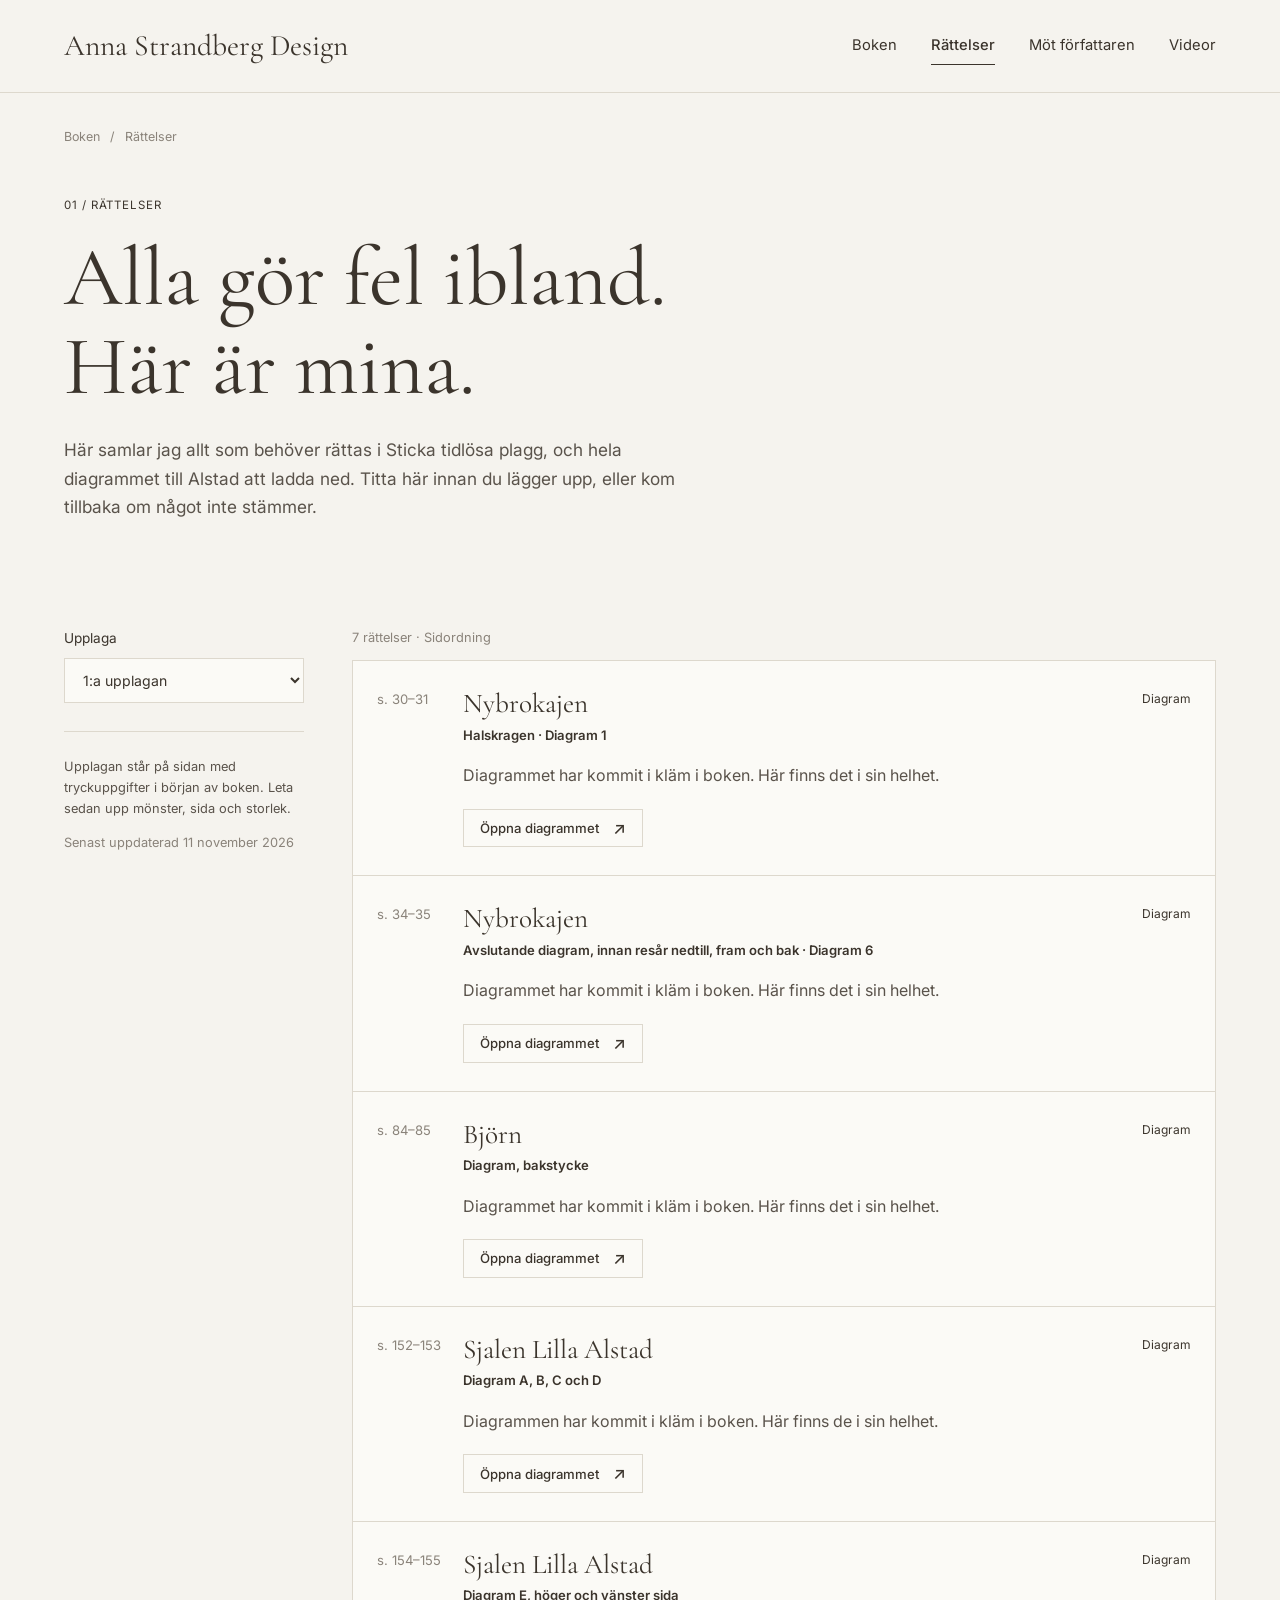
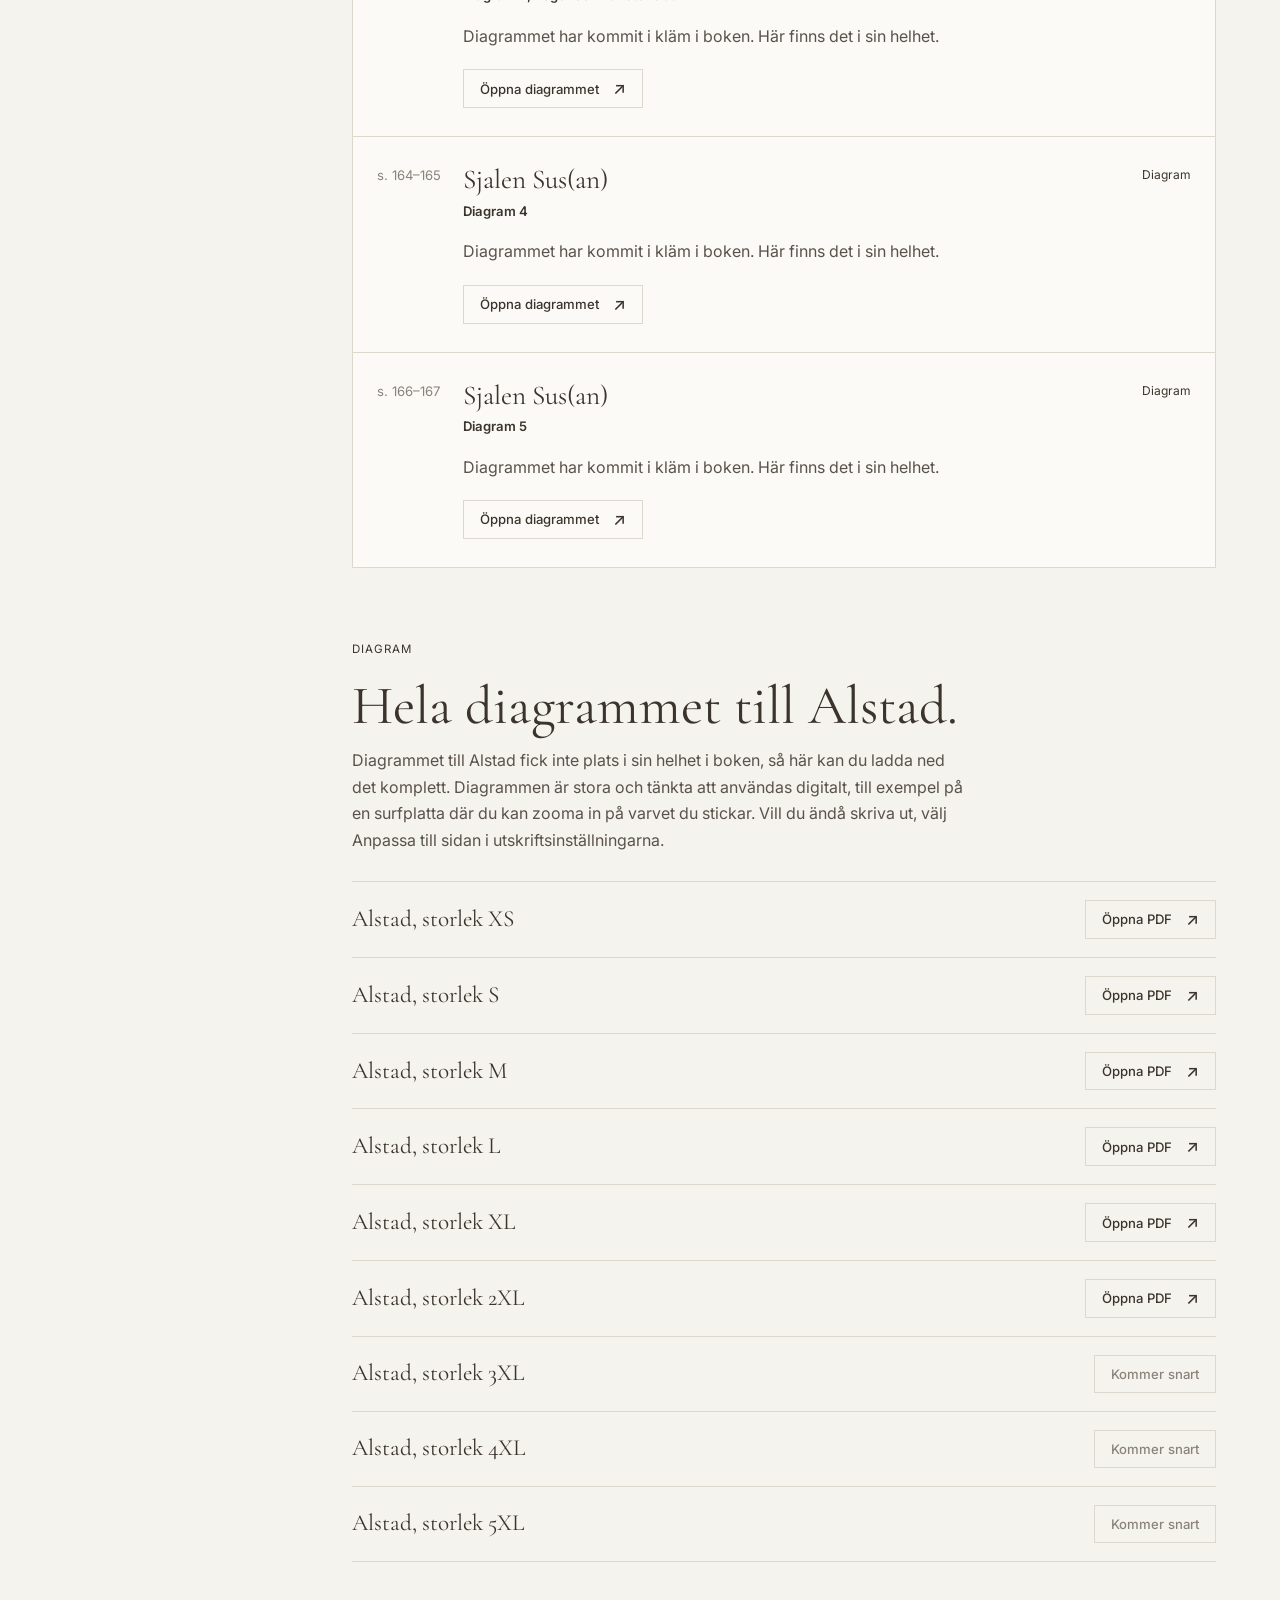
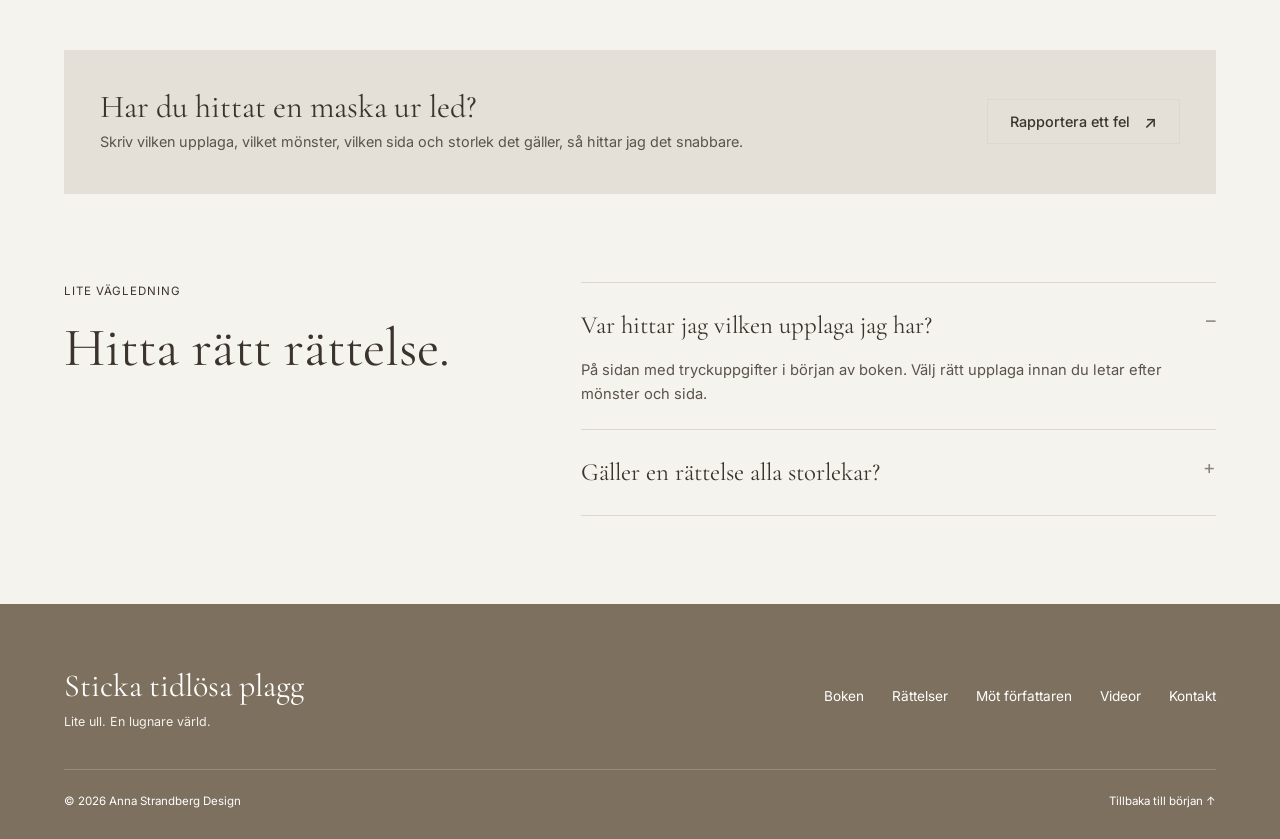
==== commit 611aa744: "Add files via upload" ====
--- a/rattelser.html
+++ b/rattelser.html
@@ -43,12 +43,12 @@
       <select id="upplaga"><option>1:a upplagan</option></select>
       <div class="help" style="margin-top:28px">
         <p>Upplagan står på sidan med tryckuppgifter i början av boken. Leta sedan upp mönster, sida och storlek.</p>
-        <p class="small">Senast uppdaterad 9 november 2026</p>
+        <p class="small">Senast uppdaterad 11 november 2026</p>
       </div>
     </aside>
 
     <div>
-      <p class="small" style="margin-bottom:12px">2 rättelser · Sidordning</p>
+      <p class="small" style="margin-bottom:12px">7 rättelser · Sidordning</p>
       <article class="err">
         <div class="page">s. 30–31</div>
         <div>
@@ -67,6 +67,56 @@
           <p class="where">Avslutande diagram, innan resår nedtill, fram och bak · Diagram 6</p>
           <p>Diagrammet har kommit i kläm i boken. Här finns det i sin helhet.</p>
           <a class="btn" href="diagram/nybrokajen-diagram-6-avslutande.pdf" target="_blank" rel="noopener">Öppna diagrammet <span class="arrow">↗</span></a>
+        </div>
+      </article>
+      <article class="err">
+        <div class="page">s. 84–85</div>
+        <div>
+          <span class="type">Diagram</span>
+          <h3>Björn</h3>
+          <p class="where">Diagram, bakstycke</p>
+          <p>Diagrammet har kommit i kläm i boken. Här finns det i sin helhet.</p>
+          <a class="btn" href="diagram/bjorn-diagram-bakstycke.pdf" target="_blank" rel="noopener">Öppna diagrammet <span class="arrow">↗</span></a>
+        </div>
+      </article>
+      <article class="err">
+        <div class="page">s. 152–153</div>
+        <div>
+          <span class="type">Diagram</span>
+          <h3>Sjalen Lilla Alstad</h3>
+          <p class="where">Diagram A, B, C och D</p>
+          <p>Diagrammen har kommit i kläm i boken. Här finns de i sin helhet.</p>
+          <a class="btn" href="diagram/sjalen-lilla-alstad-diagram-a-d.pdf" target="_blank" rel="noopener">Öppna diagrammet <span class="arrow">↗</span></a>
+        </div>
+      </article>
+      <article class="err">
+        <div class="page">s. 154–155</div>
+        <div>
+          <span class="type">Diagram</span>
+          <h3>Sjalen Lilla Alstad</h3>
+          <p class="where">Diagram E, höger och vänster sida</p>
+          <p>Diagrammet har kommit i kläm i boken. Här finns det i sin helhet.</p>
+          <a class="btn" href="diagram/sjalen-lilla-alstad-diagram-e.pdf" target="_blank" rel="noopener">Öppna diagrammet <span class="arrow">↗</span></a>
+        </div>
+      </article>
+      <article class="err">
+        <div class="page">s. 164–165</div>
+        <div>
+          <span class="type">Diagram</span>
+          <h3>Sjalen Sus(an)</h3>
+          <p class="where">Diagram 4</p>
+          <p>Diagrammet har kommit i kläm i boken. Här finns det i sin helhet.</p>
+          <a class="btn" href="diagram/sjalen-susan-diagram-4.pdf" target="_blank" rel="noopener">Öppna diagrammet <span class="arrow">↗</span></a>
+        </div>
+      </article>
+      <article class="err">
+        <div class="page">s. 166–167</div>
+        <div>
+          <span class="type">Diagram</span>
+          <h3>Sjalen Sus(an)</h3>
+          <p class="where">Diagram 5</p>
+          <p>Diagrammet har kommit i kläm i boken. Här finns det i sin helhet.</p>
+          <a class="btn" href="diagram/sjalen-susan-diagram-5.pdf" target="_blank" rel="noopener">Öppna diagrammet <span class="arrow">↗</span></a>
         </div>
       </article>
 
--- a/css/style.css
+++ b/css/style.css
@@ -174,7 +174,7 @@
 .notice h3 { margin-bottom: 10px; }
 .notice p { margin: 0 auto; max-width: 460px; font-size: .92rem; }
 .err { background: var(--paper); border: 1px solid var(--line); border-top: 0; padding: 28px 24px; display: grid; grid-template-columns: 70px 1fr; gap: 16px; }
-.err:first-child { border-top: 1px solid var(--line); }
+.err:first-of-type { border-top: 1px solid var(--line); }
 .err .page { font-size: .82rem; color: var(--muted); }
 .err .where { font-size: .82rem; font-weight: 600; color: var(--ink); margin: 6px 0 16px; }
 .err .type { float: right; font-size: .75rem; color: var(--ink); }
@@ -189,6 +189,11 @@
 .dl h3 { font-size: 1.45rem; }
 .dl .small { margin: 2px 0 0; }
 .dl .btn { padding: 10px 16px; font-size: .82rem; }
+.sizes { display: flex; flex-wrap: wrap; gap: 8px; }
+.size { display: inline-flex; align-items: center; gap: 8px; min-width: 64px; justify-content: center; padding: 10px 14px; border: 1px solid var(--line); background: var(--paper); color: var(--ink); font: 500 .85rem var(--sans); text-decoration: none; }
+.size:hover { background: var(--dark); border-color: var(--dark); color: #fff; }
+.size[aria-disabled="true"] { background: transparent; color: var(--muted); border-style: dashed; }
+.size[aria-disabled="true"]:hover { background: transparent; color: var(--muted); border-color: var(--line); }
 .dl .btn[aria-disabled="true"] { color: var(--muted); pointer-events: none; }
 
 /* ---------- Om mig ---------- */
@@ -245,3 +250,4 @@
   .hero-foot { flex-direction: column; }
   .newsletter .field { flex-direction: column; }
 }
+.err .btn { margin-top: 4px; padding: 10px 16px; font-size: .82rem; }
